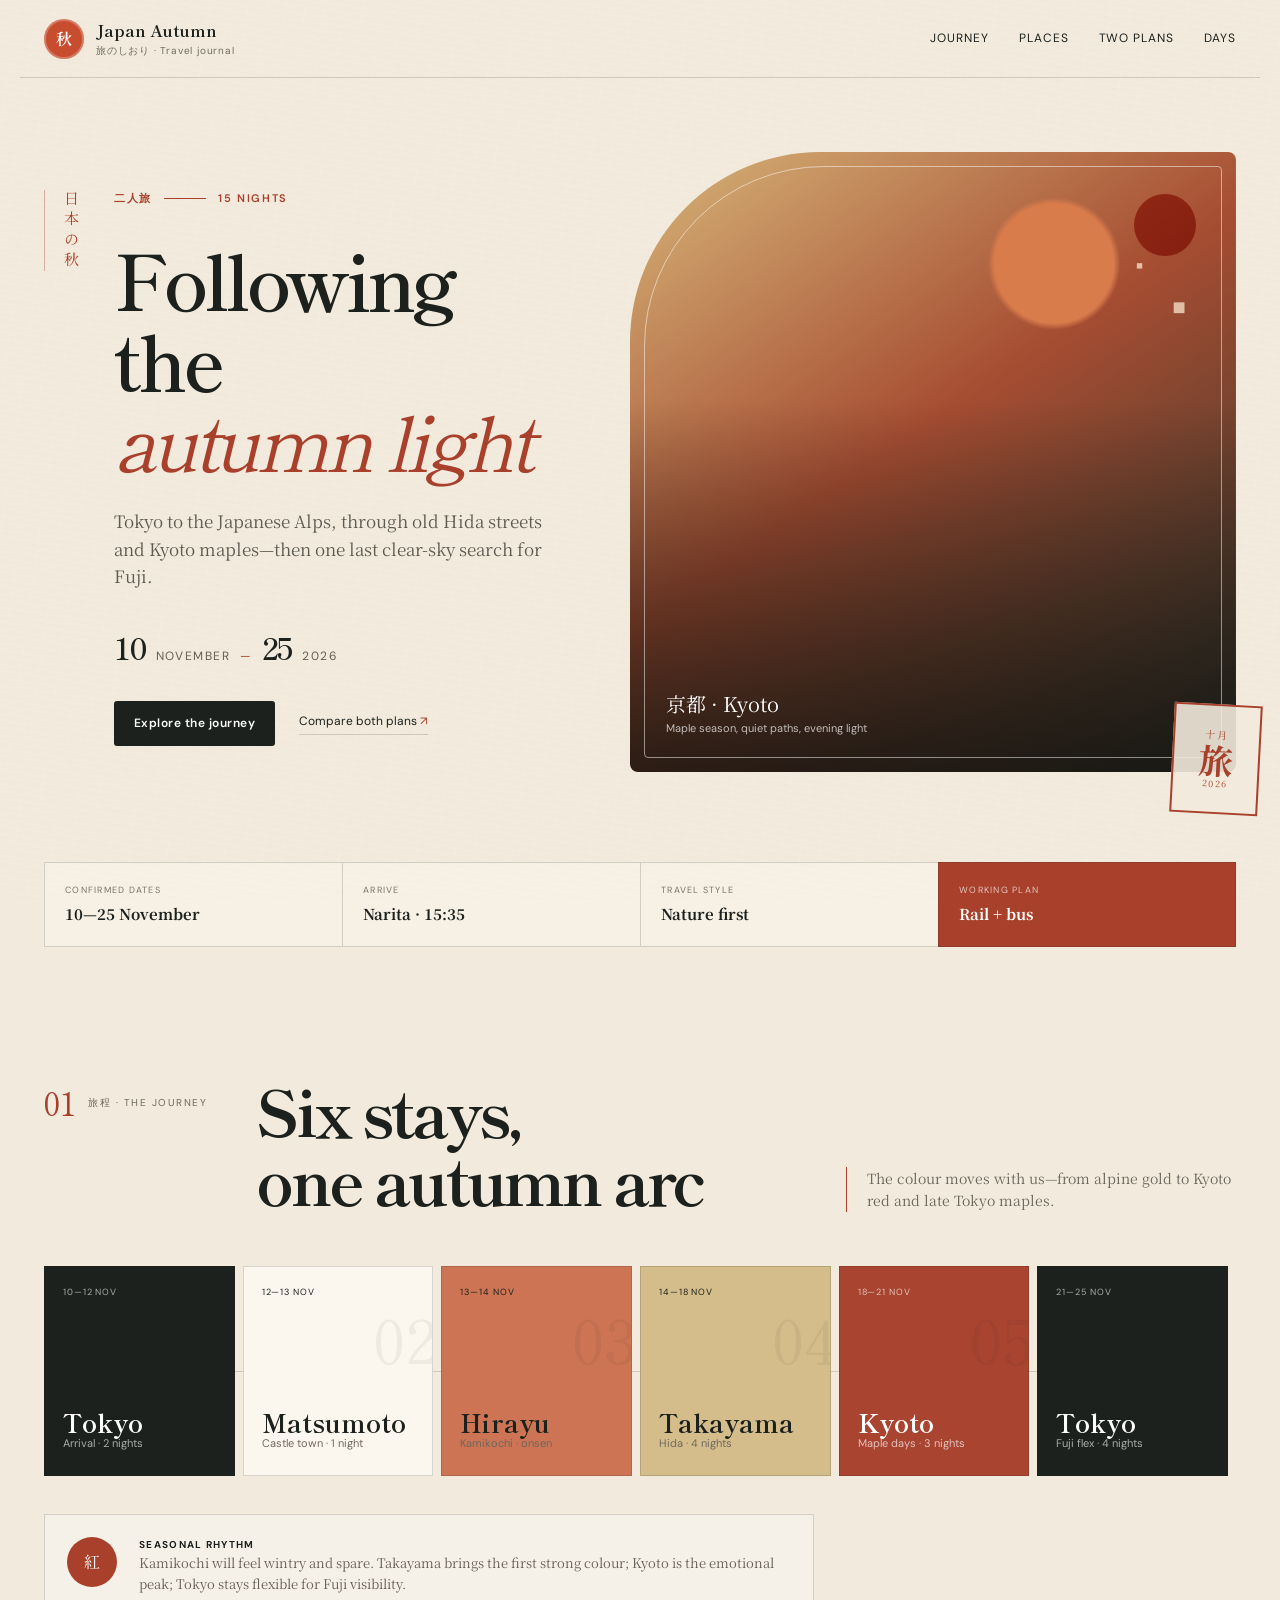
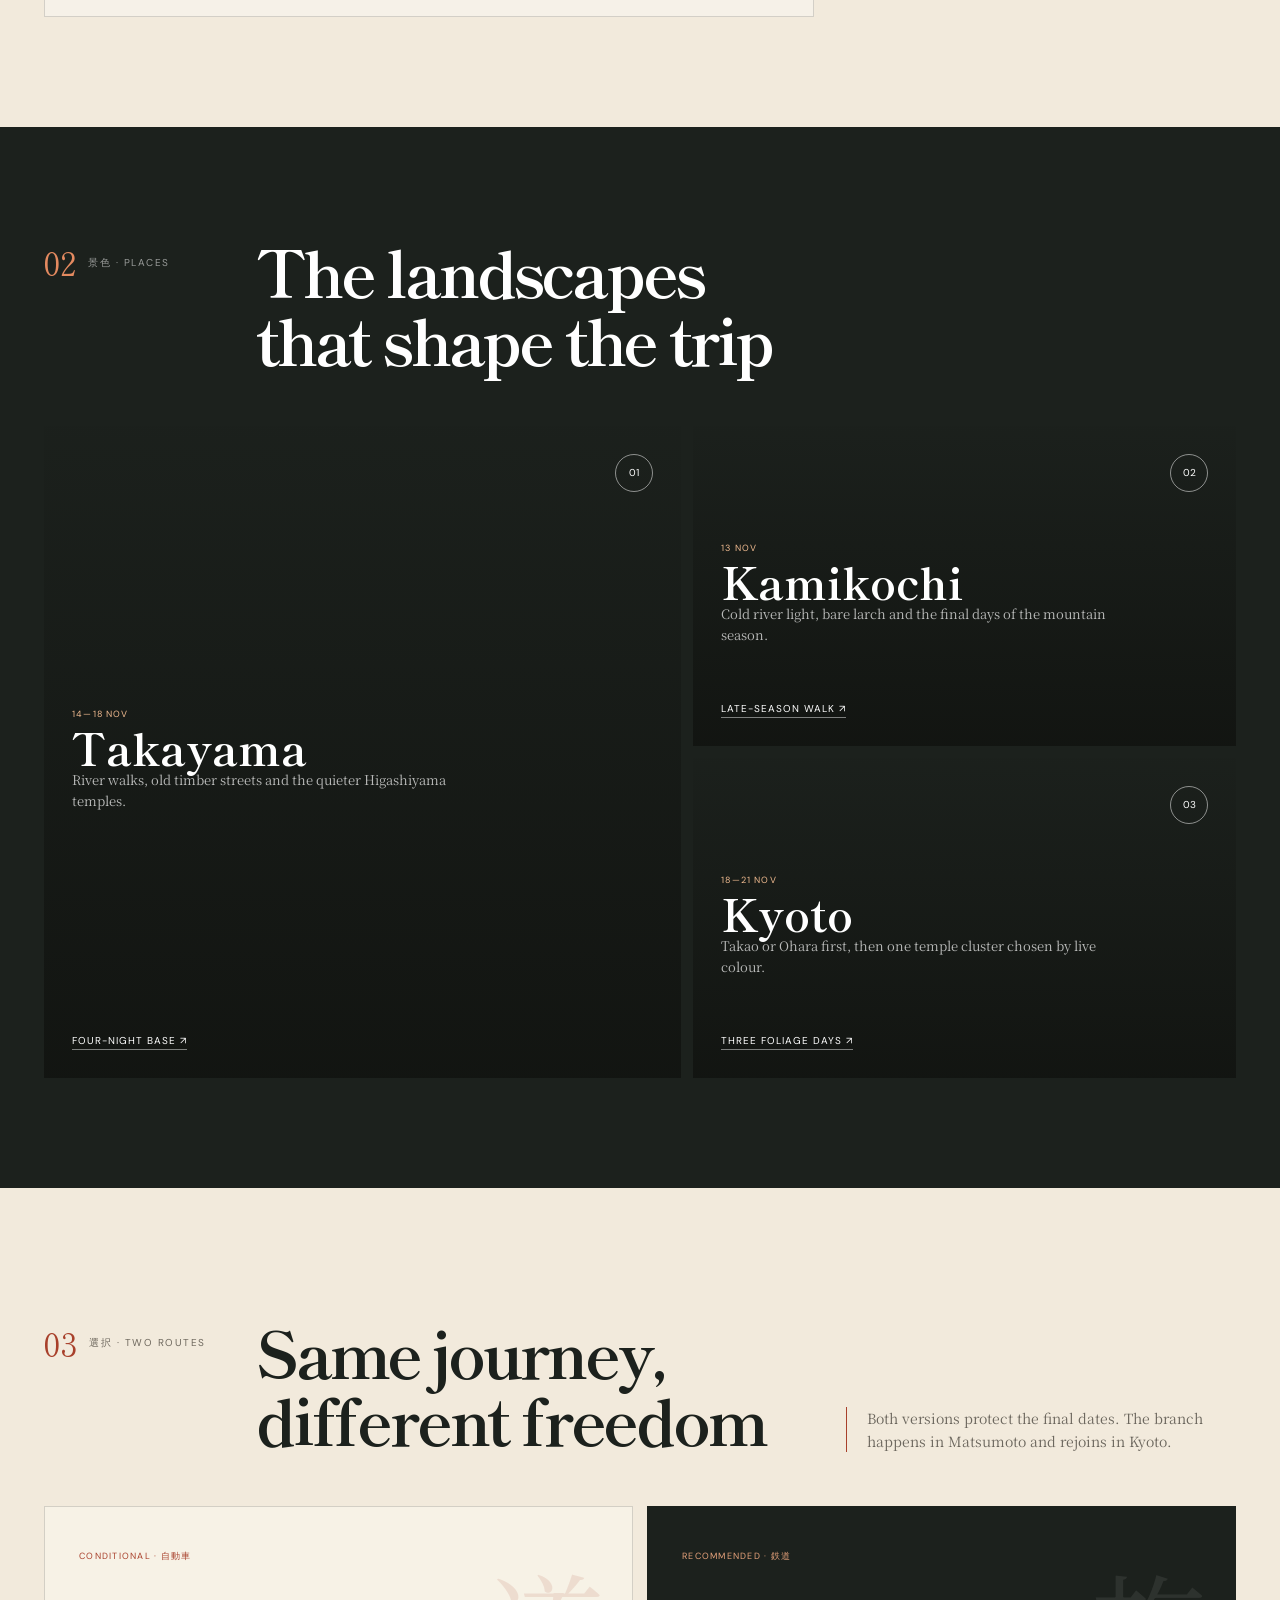
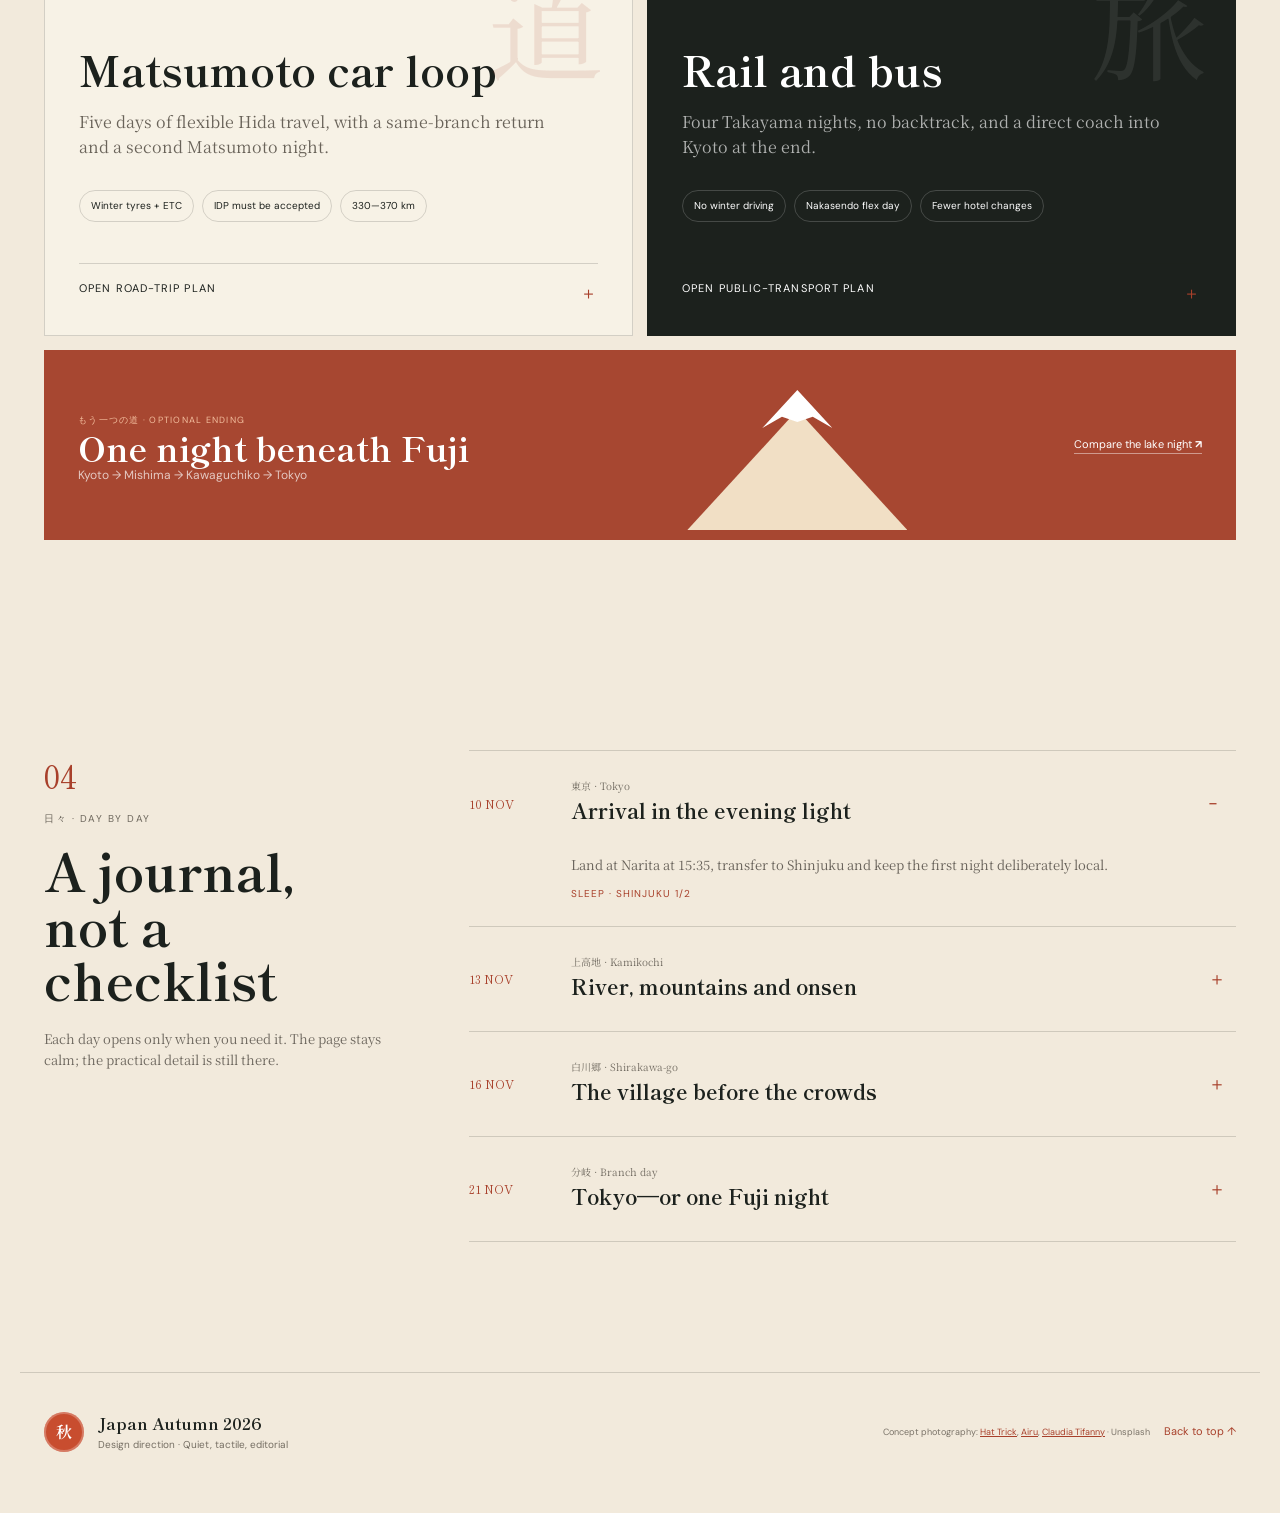
==== design-mockup.html @ 002ac30b "Add Japan autumn visual design mockup" ====
<!doctype html>
<html lang="en">
<head>
  <meta charset="utf-8">
  <meta name="viewport" content="width=device-width, initial-scale=1">
  <meta name="description" content="Visual design mockup for the Japan autumn 2026 trip planner.">
  <title>Japan Autumn 2026 · Design Mockup</title>
  <link rel="preconnect" href="https://images.unsplash.com">
  <link rel="stylesheet" href="design-mockup.css">
</head>
<body>
  <header class="mock-header">
    <a class="brand" href="#top"><span class="hanko">秋</span><span><b>Japan Autumn</b><small>旅のしおり · Travel journal</small></span></a>
    <nav><a href="#journey">Journey</a><a href="#places">Places</a><a href="#plans">Two plans</a><a href="#days">Days</a></nav>
    <details class="mock-menu"><summary>Menu</summary><div><a href="#journey">Journey</a><a href="#places">Places</a><a href="#plans">Two plans</a><a href="#days">Days</a></div></details>
  </header>

  <main id="top">
    <section class="hero">
      <div class="hero-copy">
        <div class="kicker"><span>二人旅</span><i></i><span>15 nights</span></div>
        <p class="vertical-jp" aria-hidden="true">日本の秋</p>
        <h1>Following the<br><em>autumn light</em></h1>
        <p class="intro">Tokyo to the Japanese Alps, through old Hida streets and Kyoto maples—then one last clear-sky search for Fuji.</p>
        <div class="date-lockup"><span class="date-number">10</span><span>November</span><i>—</i><span class="date-number">25</span><span>2026</span></div>
        <div class="hero-actions"><a class="button ink" href="#journey">Explore the journey</a><a class="text-link" href="#plans">Compare both plans <span>↗</span></a></div>
      </div>
      <figure class="hero-photo">
        <div class="sun" aria-hidden="true"></div>
        <div class="maple maple-one" aria-hidden="true">◆</div>
        <div class="maple maple-two" aria-hidden="true">◆</div>
        <figcaption><span>京都 · Kyoto</span><small>Maple season, quiet paths, evening light</small></figcaption>
      </figure>
      <div class="hero-stamp" aria-hidden="true"><span>十月</span><b>旅</b><small>2026</small></div>
    </section>

    <section class="facts-strip" aria-label="Confirmed trip facts">
      <div><span>Confirmed dates</span><b>10—25 November</b></div>
      <div><span>Arrive</span><b>Narita · 15:35</b></div>
      <div><span>Travel style</span><b>Nature first</b></div>
      <div class="fact-accent"><span>Working plan</span><b>Rail + bus</b></div>
    </section>

    <section class="journal-section journey" id="journey">
      <header class="section-title">
        <div><span class="section-number">01</span><p>旅程 · The journey</p></div>
        <h2>Six stays,<br>one autumn arc</h2>
        <p class="section-note">The colour moves with us—from alpine gold to Kyoto red and late Tokyo maples.</p>
      </header>
      <div class="route-line" aria-label="Trip route">
        <article class="route-card dark"><span>10—12 Nov</span><h3>Tokyo</h3><p>Arrival · 2 nights</p><i>01</i></article>
        <article class="route-card"><span>12—13 Nov</span><h3>Matsumoto</h3><p>Castle town · 1 night</p><i>02</i></article>
        <article class="route-card rust"><span>13—14 Nov</span><h3>Hirayu</h3><p>Kamikochi · onsen</p><i>03</i></article>
        <article class="route-card gold"><span>14—18 Nov</span><h3>Takayama</h3><p>Hida · 4 nights</p><i>04</i></article>
        <article class="route-card red"><span>18—21 Nov</span><h3>Kyoto</h3><p>Maple days · 3 nights</p><i>05</i></article>
        <article class="route-card dark"><span>21—25 Nov</span><h3>Tokyo</h3><p>Fuji flex · 4 nights</p><i>06</i></article>
      </div>
      <div class="season-note"><span class="leaf-mark">紅</span><p><b>Seasonal rhythm</b>Kamikochi will feel wintry and spare. Takayama brings the first strong colour; Kyoto is the emotional peak; Tokyo stays flexible for Fuji visibility.</p></div>
    </section>

    <section class="places" id="places">
      <header class="section-title light-title"><div><span class="section-number">02</span><p>景色 · Places</p></div><h2>The landscapes<br>that shape the trip</h2></header>
      <div class="place-grid">
        <article class="place-card takayama"><div class="place-index">01</div><div><span>14—18 Nov</span><h3>Takayama</h3><p>River walks, old timber streets and the quieter Higashiyama temples.</p></div><a href="#days">Four-night base ↗</a></article>
        <article class="place-card kamikochi"><div class="place-index">02</div><div><span>13 Nov</span><h3>Kamikochi</h3><p>Cold river light, bare larch and the final days of the mountain season.</p></div><a href="#days">Late-season walk ↗</a></article>
        <article class="place-card kyoto"><div class="place-index">03</div><div><span>18—21 Nov</span><h3>Kyoto</h3><p>Takao or Ohara first, then one temple cluster chosen by live colour.</p></div><a href="#days">Three foliage days ↗</a></article>
      </div>
    </section>

    <section class="journal-section plans" id="plans">
      <header class="section-title">
        <div><span class="section-number">03</span><p>選択 · Two routes</p></div>
        <h2>Same journey,<br>different freedom</h2>
        <p class="section-note">Both versions protect the final dates. The branch happens in Matsumoto and rejoins in Kyoto.</p>
      </header>
      <div class="plan-grid">
        <article class="plan-card car-plan">
          <span class="plan-label">Conditional · 自動車</span><div class="plan-icon">道</div><h3>Matsumoto car loop</h3><p>Five days of flexible Hida travel, with a same-branch return and a second Matsumoto night.</p>
          <ul><li>Winter tyres + ETC</li><li>IDP must be accepted</li><li>330—370 km</li></ul><button>Open road-trip plan <span>＋</span></button>
        </article>
        <article class="plan-card rail-plan">
          <span class="plan-label">Recommended · 鉄道</span><div class="plan-icon">旅</div><h3>Rail and bus</h3><p>Four Takayama nights, no backtrack, and a direct coach into Kyoto at the end.</p>
          <ul><li>No winter driving</li><li>Nakasendo flex day</li><li>Fewer hotel changes</li></ul><button>Open public-transport plan <span>＋</span></button>
        </article>
      </div>
      <aside class="fuji-branch">
        <div><span>もう一つの道 · Optional ending</span><h3>One night beneath Fuji</h3><p>Kyoto → Mishima → Kawaguchiko → Tokyo</p></div>
        <div class="fuji-art" aria-hidden="true"><span></span><i></i></div>
        <a href="#days">Compare the lake night <b>↗</b></a>
      </aside>
    </section>

    <section class="days" id="days">
      <div class="days-intro"><span class="section-number">04</span><p>日々 · Day by day</p><h2>A journal,<br>not a checklist</h2><p>Each day opens only when you need it. The page stays calm; the practical detail is still there.</p></div>
      <div class="day-stack">
        <details open><summary><time>10 NOV</time><span><small>東京 · Tokyo</small><b>Arrival in the evening light</b></span><i></i></summary><div><p>Land at Narita at 15:35, transfer to Shinjuku and keep the first night deliberately local.</p><em>Sleep · Shinjuku 1/2</em></div></details>
        <details><summary><time>13 NOV</time><span><small>上高地 · Kamikochi</small><b>River, mountains and onsen</b></span><i></i></summary></details>
        <details><summary><time>16 NOV</time><span><small>白川郷 · Shirakawa-go</small><b>The village before the crowds</b></span><i></i></summary></details>
        <details><summary><time>21 NOV</time><span><small>分岐 · Branch day</small><b>Tokyo—or one Fuji night</b></span><i></i></summary></details>
      </div>
    </section>
  </main>

  <footer><div class="hanko">秋</div><p><b>Japan Autumn 2026</b><span>Design direction · Quiet, tactile, editorial</span></p><small class="photo-credits">Concept photography: <a href="https://unsplash.com/photos/vibrant-red-maple-leaves-cover-ground-near-a-temple-gate-2D9wPa_F_hk">Hat Trick</a>, <a href="https://unsplash.com/photos/river-flowing-through-a-town-with-autumn-trees-oI19RXVf1-s">Airu</a>, <a href="https://unsplash.com/photos/winding-river-through-autumn-forest-with-fog-aq3AxNOBFBg">Claudia Tifanny</a> · Unsplash</small><a href="#top">Back to top ↑</a></footer>
</body>
</html>
---- design-mockup.css ----
@import url('https://fonts.googleapis.com/css2?family=DM+Sans:wght@400;500;600&family=Noto+Serif+JP:wght@400;600&family=Shippori+Mincho:wght@400;600;700&display=swap');

:root{--washi:#f2eadc;--washi-deep:#e4d5c0;--sumi:#1c211d;--sumi-soft:#343a32;--rust:#a8402b;--vermilion:#c84d2f;--persimmon:#d8783f;--gold:#c6a057;--moss:#59634f;--cream:#fbf7ef;--line:rgba(28,33,29,.16);--max:1240px}
*{box-sizing:border-box}html{scroll-behavior:smooth}body{margin:0;color:var(--sumi);background:var(--washi);font-family:"DM Sans",sans-serif;line-height:1.6}body::before{content:"";position:fixed;inset:0;z-index:-1;opacity:.28;background-image:repeating-linear-gradient(8deg,transparent 0 5px,rgba(87,66,43,.035) 6px 7px),repeating-linear-gradient(98deg,transparent 0 17px,rgba(255,255,255,.32) 18px 19px);pointer-events:none}a{color:inherit}h1,h2,h3,p{margin:0}h1,h2,h3{font-family:"Shippori Mincho","Noto Serif JP",serif;line-height:1.05}button{font:inherit}
.mock-header{height:78px;max-width:var(--max);margin:auto;padding:0 24px;display:flex;align-items:center;justify-content:space-between;border-bottom:1px solid var(--line)}.brand{display:flex;align-items:center;gap:12px;text-decoration:none}.brand>span:last-child{display:flex;flex-direction:column}.brand b{font-family:"Shippori Mincho",serif;font-size:16px}.brand small{color:#706b61;font-size:10px;letter-spacing:.08em}.hanko{display:grid;place-items:center;width:40px;height:40px;border-radius:50%;background:var(--vermilion);color:#fff;font-family:"Noto Serif JP",serif;font-weight:600;box-shadow:inset 0 0 0 2px rgba(255,255,255,.25)}nav{display:flex;gap:30px}nav a{text-decoration:none;font-size:12px;letter-spacing:.08em;text-transform:uppercase}nav a:hover{color:var(--rust)}.mock-menu{display:none;position:relative}.mock-menu summary{cursor:pointer;list-style:none;font-size:12px;text-transform:uppercase;letter-spacing:.08em}.mock-menu summary::-webkit-details-marker{display:none}.mock-menu>div{position:absolute;z-index:20;right:0;top:34px;min-width:180px;padding:8px;background:var(--cream);border:1px solid var(--line);box-shadow:0 18px 45px rgba(42,31,19,.16)}.mock-menu a{display:block;padding:9px 10px;text-decoration:none;font-size:12px}
.hero{max-width:var(--max);margin:auto;padding:74px 24px 90px;display:grid;grid-template-columns:minmax(0,.92fr) minmax(460px,1.08fr);gap:70px;position:relative}.hero-copy{position:relative;padding:38px 0 20px 70px}.kicker{display:flex;align-items:center;gap:12px;color:var(--rust);font-size:11px;font-weight:600;letter-spacing:.15em;text-transform:uppercase}.kicker i{display:block;width:42px;height:1px;background:var(--rust)}.vertical-jp{position:absolute;left:0;top:38px;writing-mode:vertical-rl;font-family:"Noto Serif JP",serif;font-size:15px;letter-spacing:.35em;color:var(--rust);border-left:1px solid rgba(168,64,43,.35);padding-left:14px}.hero h1{margin:30px 0 28px;font-size:clamp(55px,6vw,88px);font-weight:600;letter-spacing:-.055em}.hero h1 em{color:var(--rust);font-weight:400}.intro{max-width:560px;color:#5e5b53;font-family:"Noto Serif JP",serif;font-size:17px}.date-lockup{display:flex;align-items:baseline;gap:10px;margin-top:34px;color:#665e52;font-size:12px;text-transform:uppercase;letter-spacing:.12em}.date-number{font-family:"Shippori Mincho",serif;color:var(--sumi);font-size:30px;font-weight:600;letter-spacing:-.04em}.date-lockup i{font-style:normal;color:var(--rust)}.hero-actions{display:flex;align-items:center;gap:24px;margin-top:30px}.button{display:inline-flex;padding:13px 20px;border-radius:3px;text-decoration:none;font-size:12px;font-weight:600;letter-spacing:.04em}.button.ink{background:var(--sumi);color:#fff}.text-link{font-size:12px;text-decoration:none;border-bottom:1px solid var(--line);padding-bottom:3px}.text-link span{color:var(--rust)}
.hero-photo{min-height:620px;margin:0;position:relative;overflow:hidden;border-radius:190px 8px 8px 8px;background-image:linear-gradient(180deg,transparent 40%,rgba(20,18,14,.8)),url("https://images.unsplash.com/photo-1769921870123-9d7995d273e6?auto=format&fit=crop&q=88&w=1500"),radial-gradient(circle at 70% 18%,#d97c4c 0 9%,transparent 10%),linear-gradient(145deg,#d7b679 0%,#a64d32 46%,#28342b 100%);background-position:center;background-size:cover}.hero-photo::after{content:"";position:absolute;inset:14px;border:1px solid rgba(255,255,255,.5);border-radius:180px 4px 4px 4px}.hero-photo figcaption{position:absolute;z-index:2;left:36px;bottom:34px;color:#fff}.hero-photo figcaption span,.hero-photo figcaption small{display:block}.hero-photo figcaption span{font-family:"Noto Serif JP",serif;font-size:20px}.hero-photo figcaption small{opacity:.7;font-size:11px}.sun{position:absolute;z-index:2;right:40px;top:42px;width:62px;height:62px;border-radius:50%;background:rgba(200,77,47,.84);mix-blend-mode:multiply}.maple{position:absolute;z-index:3;color:rgba(255,241,216,.7);font-size:20px;transform:rotate(45deg)}.maple-one{right:48px;top:138px}.maple-two{right:92px;top:106px;font-size:10px}.hero-stamp{position:absolute;right:0;bottom:48px;z-index:4;width:88px;height:110px;border:2px solid var(--rust);background:rgba(242,234,220,.9);color:var(--rust);display:flex;flex-direction:column;align-items:center;justify-content:center;transform:rotate(3deg);font-family:"Noto Serif JP",serif}.hero-stamp span{font-size:10px;letter-spacing:.2em}.hero-stamp b{font-size:34px;line-height:1}.hero-stamp small{font-size:9px;letter-spacing:.15em}
.facts-strip{max-width:var(--max);margin:0 auto 20px;padding:0 24px;display:grid;grid-template-columns:repeat(4,1fr)}.facts-strip div{padding:20px;border:1px solid var(--line);border-right:0;background:rgba(251,247,239,.46)}.facts-strip div:last-child{border-right:1px solid var(--line)}.facts-strip span,.facts-strip b{display:block}.facts-strip span{color:#7a7266;font-size:9px;letter-spacing:.14em;text-transform:uppercase}.facts-strip b{margin-top:5px;font-family:"Noto Serif JP",serif;font-size:15px}.facts-strip .fact-accent{background:var(--rust);color:#fff}.facts-strip .fact-accent span{color:rgba(255,255,255,.7)}
.journal-section{max-width:var(--max);margin:auto;padding:110px 24px}.section-title{display:grid;grid-template-columns:180px 1fr minmax(250px,.7fr);gap:32px;align-items:end;margin-bottom:54px}.section-title>div{align-self:start;display:flex;align-items:center;gap:12px}.section-number{font-family:"Shippori Mincho",serif;color:var(--rust);font-size:32px}.section-title>div p,.days-intro>p{font-size:10px;letter-spacing:.15em;text-transform:uppercase;color:#6e685e}.section-title h2{font-size:clamp(38px,5vw,66px);letter-spacing:-.05em}.section-note{color:#6c675e;font-family:"Noto Serif JP",serif;font-size:14px;border-left:1px solid var(--rust);padding-left:20px}
.route-line{display:grid;grid-template-columns:repeat(6,1fr);position:relative}.route-line::before{content:"";position:absolute;left:3%;right:3%;top:50%;height:1px;background:var(--line)}.route-card{position:relative;z-index:1;min-height:210px;padding:22px 18px;margin-right:8px;border:1px solid var(--line);background:var(--cream);display:flex;flex-direction:column;justify-content:flex-end;overflow:hidden}.route-card span{position:absolute;top:18px;font-size:9px;letter-spacing:.1em;text-transform:uppercase}.route-card h3{font-size:25px}.route-card p{color:#6e685e;font-size:11px}.route-card i{position:absolute;right:-5px;top:22px;font-family:"Shippori Mincho",serif;font-size:62px;font-style:normal;color:rgba(28,33,29,.06)}.route-card.dark{background:var(--sumi);color:#fff}.route-card.dark p,.route-card.dark span{color:rgba(255,255,255,.63)}.route-card.rust{background:#cc7454}.route-card.gold{background:#d4bd8b}.route-card.red{background:#a94431;color:#fff}.route-card.red p,.route-card.red span{color:rgba(255,255,255,.68)}.season-note{margin-top:38px;display:grid;grid-template-columns:72px 1fr;max-width:770px;background:rgba(255,255,255,.35);border:1px solid var(--line);padding:22px}.leaf-mark{display:grid;place-items:center;width:50px;height:50px;background:var(--rust);color:#fff;border-radius:50%;font-family:"Noto Serif JP",serif}.season-note p{font-family:"Noto Serif JP",serif;color:#656057;font-size:13px}.season-note b{display:block;color:var(--sumi);font-family:"DM Sans",sans-serif;font-size:10px;letter-spacing:.13em;text-transform:uppercase}
.places{padding:110px max(24px,calc((100vw - var(--max))/2 + 24px));background:var(--sumi);color:#fff}.light-title .section-number{color:#e48a60}.light-title>div p{color:rgba(255,255,255,.55)}.place-grid{display:grid;grid-template-columns:1.08fr .92fr;grid-template-rows:320px 320px;gap:12px}.place-card{position:relative;overflow:hidden;padding:28px;display:flex;flex-direction:column;justify-content:space-between;background-size:cover;background-position:center}.place-card::before{content:"";position:absolute;inset:0;background:linear-gradient(180deg,rgba(16,18,15,.05),rgba(16,18,15,.82))}.place-card>*{position:relative;z-index:1}.place-card.takayama{grid-row:1/3;background-image:url("https://images.unsplash.com/photo-1764456595985-747314132cef?auto=format&fit=crop&q=88&w=1500")}.place-card.kamikochi{background-image:url("https://images.unsplash.com/photo-1758269586701-e7815aa56f51?auto=format&fit=crop&q=88&w=1200")}.place-card.kyoto{background-image:url("https://images.unsplash.com/photo-1769921870123-9d7995d273e6?auto=format&fit=crop&q=88&w=1200")}.place-index{align-self:flex-end;border:1px solid rgba(255,255,255,.5);border-radius:50%;width:38px;height:38px;display:grid;place-items:center;font-size:10px}.place-card span{font-size:9px;letter-spacing:.13em;text-transform:uppercase;color:#f2bc91}.place-card h3{font-size:44px}.place-card p{max-width:410px;color:rgba(255,255,255,.7);font-family:"Noto Serif JP",serif;font-size:13px}.place-card a{align-self:flex-start;margin-top:14px;text-decoration:none;font-size:10px;letter-spacing:.1em;text-transform:uppercase;border-bottom:1px solid rgba(255,255,255,.45)}
.plans{padding-top:130px}.plan-grid{display:grid;grid-template-columns:repeat(2,1fr);gap:14px}.plan-card{position:relative;min-height:430px;padding:34px;border:1px solid var(--line);background:rgba(251,247,239,.55);overflow:hidden}.plan-card.rail-plan{background:var(--sumi);color:#fff}.plan-label{font-size:9px;letter-spacing:.14em;text-transform:uppercase;color:var(--rust)}.rail-plan .plan-label{color:#e7a37c}.plan-icon{position:absolute;right:28px;top:22px;color:rgba(168,64,43,.12);font-family:"Noto Serif JP",serif;font-size:116px}.rail-plan .plan-icon{color:rgba(255,255,255,.08)}.plan-card h3{margin:80px 0 18px;font-size:42px}.plan-card p{max-width:480px;color:#696359;font-family:"Noto Serif JP",serif}.rail-plan p{color:rgba(255,255,255,.65)}.plan-card ul{padding:0;margin:30px 0;list-style:none;display:flex;flex-wrap:wrap;gap:8px}.plan-card li{border:1px solid var(--line);border-radius:20px;padding:7px 11px;font-size:10px}.rail-plan li{border-color:rgba(255,255,255,.18)}.plan-card button{position:absolute;left:34px;right:34px;bottom:28px;border:0;border-top:1px solid var(--line);padding:16px 0 0;background:none;color:inherit;text-align:left;font-size:11px;text-transform:uppercase;letter-spacing:.1em}.plan-card button span{float:right;color:var(--rust);font-size:17px}.fuji-branch{margin-top:14px;min-height:190px;padding:28px 34px;display:grid;grid-template-columns:1.2fr .8fr .5fr;align-items:center;background:#a74731;color:#fff;overflow:hidden}.fuji-branch>div>span{font-size:9px;letter-spacing:.14em;text-transform:uppercase;color:#f3be9e}.fuji-branch h3{font-size:34px}.fuji-branch p{font-size:12px;color:rgba(255,255,255,.7)}.fuji-branch a{justify-self:end;text-decoration:none;font-size:11px;border-bottom:1px solid rgba(255,255,255,.45)}.fuji-art{position:relative;height:130px}.fuji-art span{position:absolute;left:0;right:0;bottom:-20px;margin:auto;width:220px;height:120px;background:#f1dfc5;clip-path:polygon(50% 0,100% 100%,0 100%)}.fuji-art i{position:absolute;left:50%;top:10px;transform:translateX(-50%);width:70px;height:38px;background:#fff;clip-path:polygon(50% 0,100% 100%,72% 70%,50% 84%,28% 70%,0 100%)}
.days{max-width:var(--max);margin:auto;padding:100px 24px 130px;display:grid;grid-template-columns:.62fr 1.38fr;gap:80px}.days-intro .section-number{display:block;margin-bottom:10px}.days-intro h2{margin:16px 0 22px;font-size:52px}.days-intro>p:last-child{color:#6d675e;font-family:"Noto Serif JP",serif;font-size:13px;text-transform:none;letter-spacing:0}.day-stack{border-top:1px solid var(--line)}.day-stack details{border-bottom:1px solid var(--line)}.day-stack summary{cursor:pointer;list-style:none;display:grid;grid-template-columns:80px 1fr 28px;gap:22px;align-items:center;min-height:104px}.day-stack summary::-webkit-details-marker{display:none}.day-stack time{font-family:"Shippori Mincho",serif;color:var(--rust);font-size:12px}.day-stack summary span small,.day-stack summary span b{display:block}.day-stack summary small{font-family:"Noto Serif JP",serif;color:#736d63;font-size:10px}.day-stack summary b{font-family:"Shippori Mincho",serif;font-size:21px}.day-stack summary i{font-style:normal;color:var(--rust);font-size:18px}.day-stack summary i::after{content:"＋"}.day-stack details[open] summary i::after{content:"−"}.day-stack details>div{padding:0 40px 24px 102px;color:#676159;font-family:"Noto Serif JP",serif;font-size:13px}.day-stack details em{display:block;margin-top:10px;color:var(--rust);font-family:"DM Sans",sans-serif;font-size:10px;font-style:normal;text-transform:uppercase;letter-spacing:.1em}
footer{max-width:var(--max);margin:auto;padding:38px 24px 60px;border-top:1px solid var(--line);display:flex;align-items:center;gap:14px}footer p{display:flex;flex-direction:column}footer p b{font-family:"Shippori Mincho",serif}footer p span{color:#756e63;font-size:10px}.photo-credits{margin-left:auto;color:#7a7368;font-size:9px}.photo-credits a{color:var(--rust)}footer>a{color:var(--rust);font-size:11px;text-decoration:none}
@media(max-width:900px){nav{display:none}.mock-menu{display:block}.hero{grid-template-columns:1fr;gap:40px}.hero-photo{min-height:560px}.hero-stamp{right:24px}.section-title{grid-template-columns:130px 1fr}.section-note{grid-column:2}.route-line{grid-template-columns:repeat(3,1fr);gap:8px}.route-line::before{display:none}.place-grid{grid-template-columns:1fr;grid-template-rows:440px 320px 320px}.place-card.takayama{grid-row:auto}.plan-grid{grid-template-columns:1fr}.fuji-branch{grid-template-columns:1fr .7fr}.fuji-branch a{grid-column:1/3;justify-self:start}.days{grid-template-columns:1fr;gap:35px}.photo-credits{display:none}}
@media(max-width:600px){.mock-header{height:66px;padding:0 16px}.brand small{display:none}.hero{padding:42px 16px 60px}.hero-copy{padding-left:34px}.vertical-jp{padding-left:8px}.hero h1{font-size:48px}.intro{font-size:14px}.date-lockup{flex-wrap:wrap}.hero-actions{align-items:flex-start;flex-direction:column}.hero-photo{min-height:440px;border-radius:110px 5px 5px 5px}.hero-photo::after{border-radius:100px 3px 3px 3px}.hero-stamp{width:70px;height:88px;bottom:28px}.facts-strip{padding:0 16px;grid-template-columns:1fr 1fr}.facts-strip div:nth-child(2){border-right:1px solid var(--line)}.journal-section{padding:76px 16px}.section-title{display:block;margin-bottom:34px}.section-title>div{margin-bottom:18px}.section-title h2{font-size:42px}.section-note{margin-top:20px}.route-line{grid-template-columns:1fr 1fr}.route-card{min-height:160px}.route-card h3{font-size:21px}.season-note{grid-template-columns:50px 1fr;padding:16px}.leaf-mark{width:38px;height:38px}.places{padding:76px 16px}.place-grid{grid-template-rows:400px 300px 300px}.place-card{padding:20px}.place-card h3{font-size:36px}.plan-card{min-height:420px;padding:24px}.plan-card h3{font-size:34px}.plan-card button{left:24px;right:24px}.fuji-branch{grid-template-columns:1fr;padding:24px}.fuji-art{display:none}.fuji-branch a{grid-column:auto;margin-top:22px}.days{padding:76px 16px;gap:22px}.days-intro h2{font-size:42px}.day-stack summary{grid-template-columns:66px 1fr 18px;gap:10px}.day-stack summary b{font-size:17px}.day-stack details>div{padding-left:76px}.hero-photo,.place-card{background-color:#7b4b35}footer{padding:30px 16px 50px}footer a{display:none}}
@media(prefers-reduced-motion:no-preference){.route-card,.place-card,.plan-card{transition:transform .25s ease,box-shadow .25s ease}.route-card:hover,.place-card:hover,.plan-card:hover{transform:translateY(-4px);box-shadow:0 22px 50px rgba(42,31,19,.16)}}
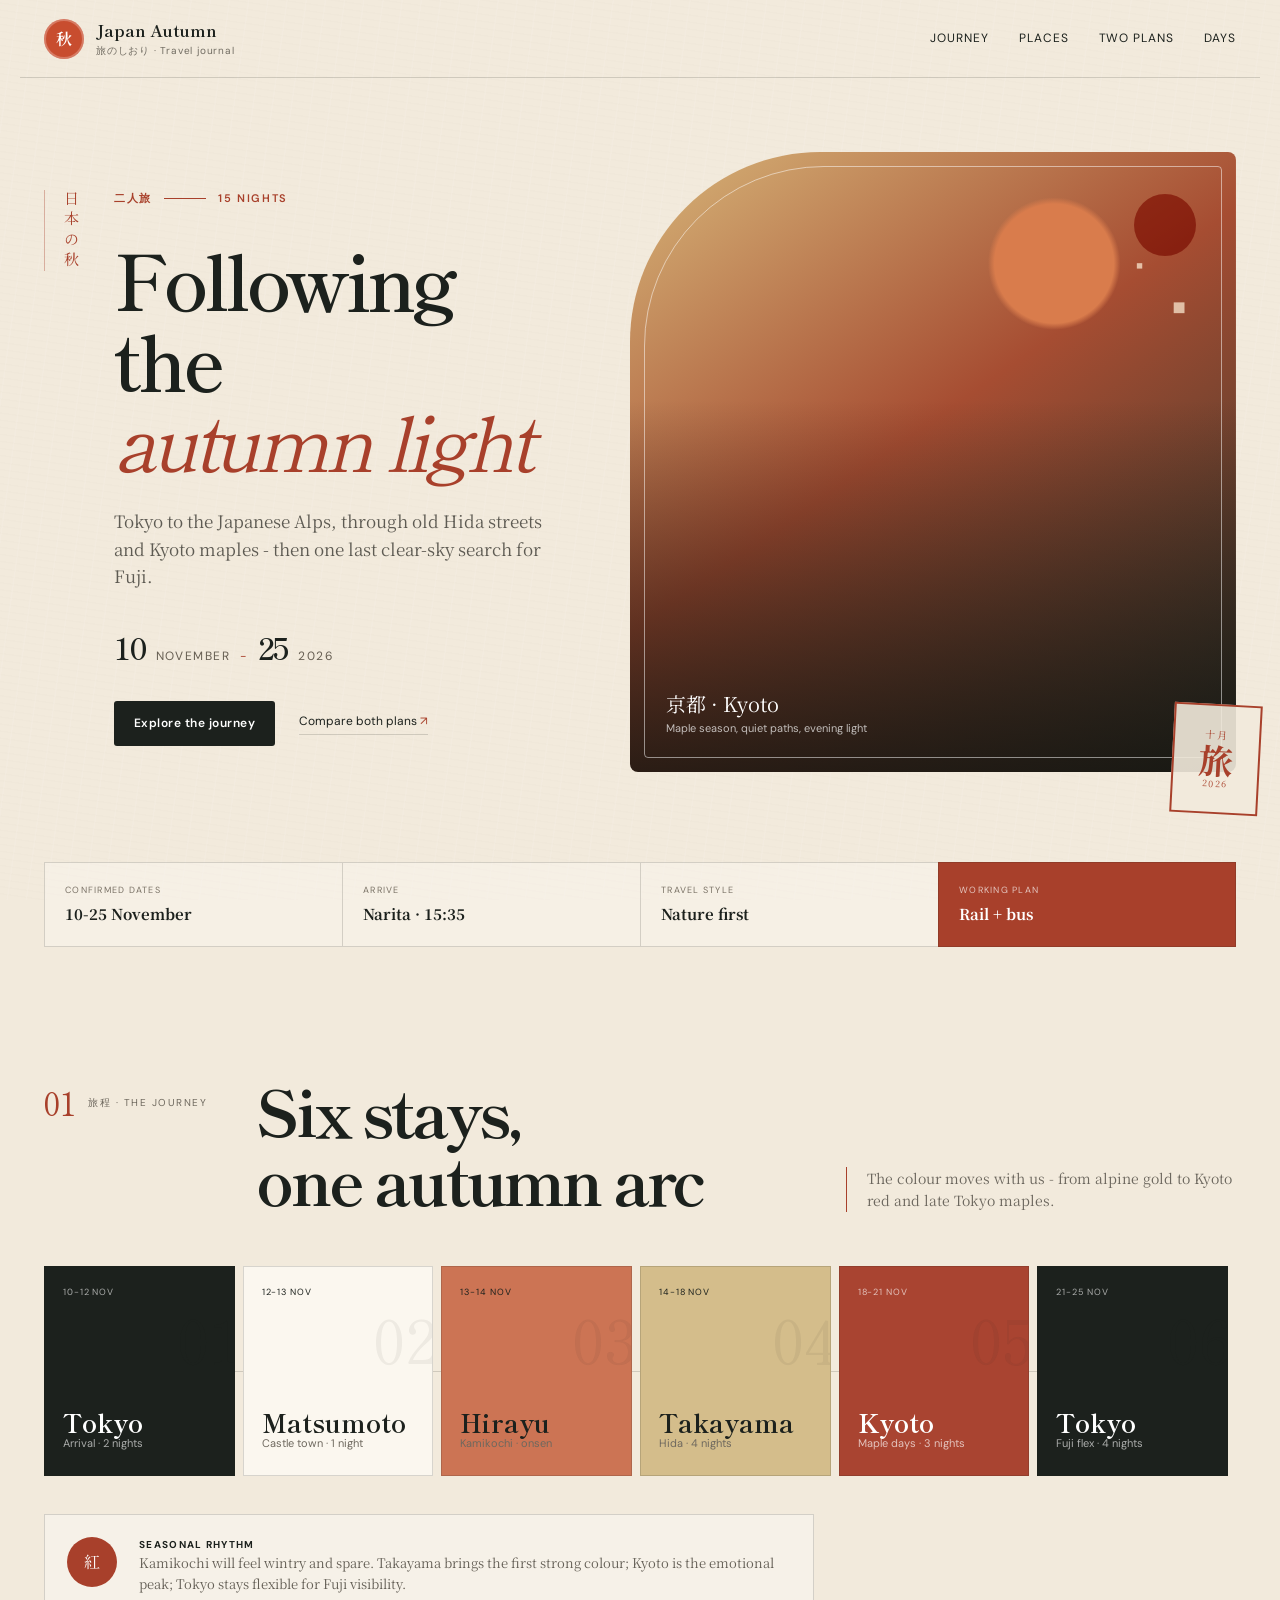
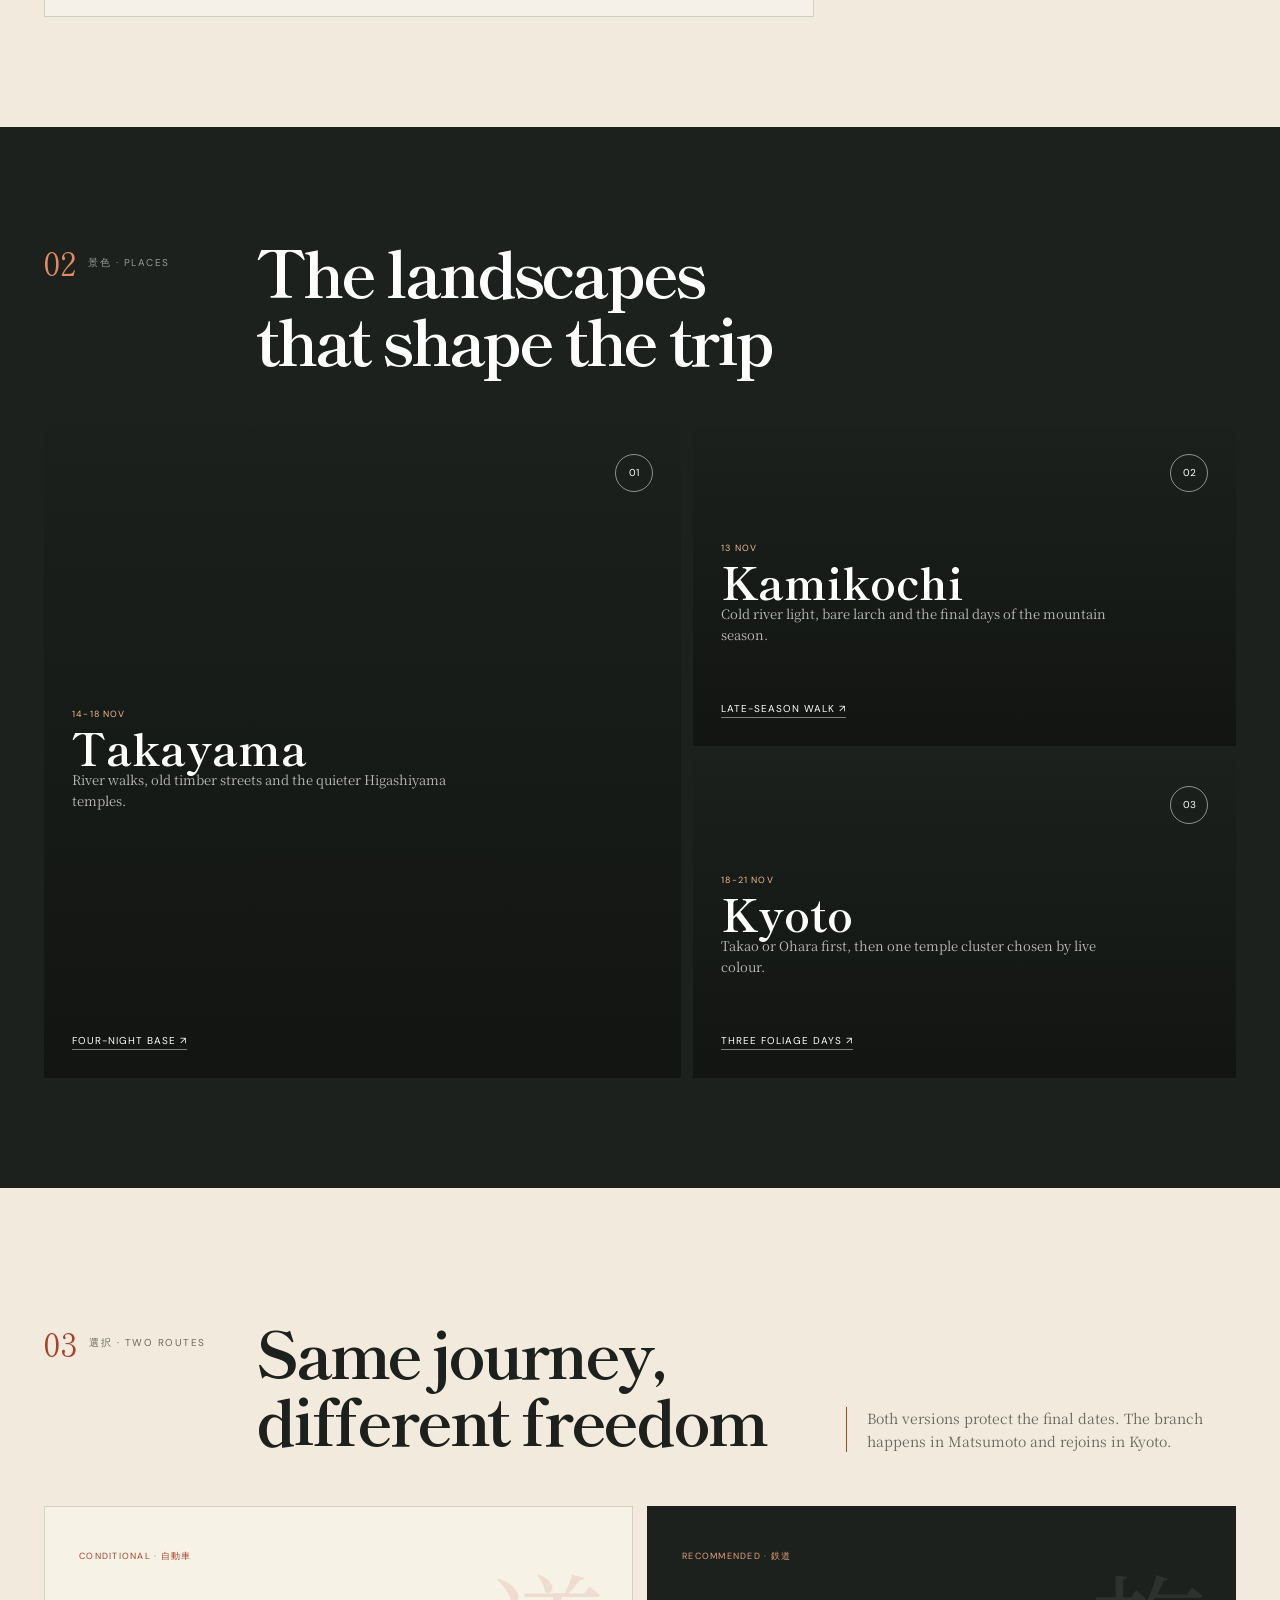
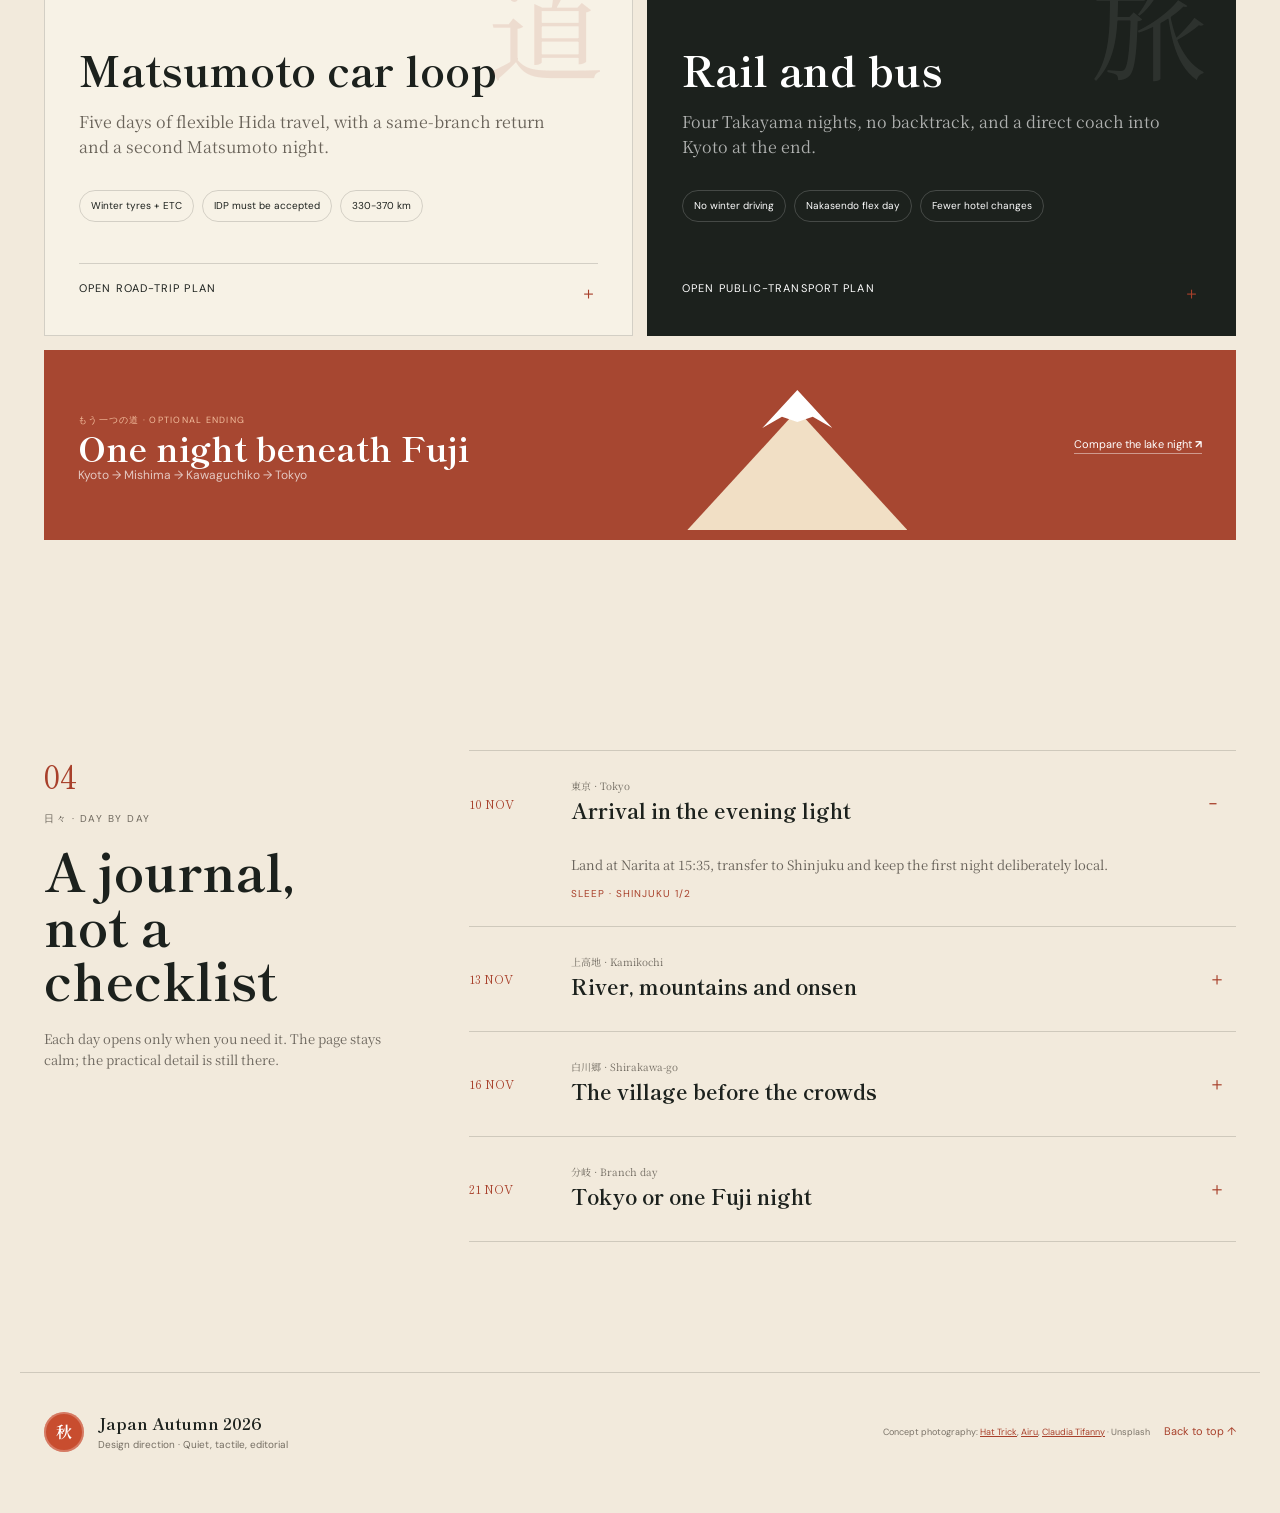
==== commit 2ee3b487: "Harden privacy and reconcile accommodation costs" ====
--- a/design-mockup.html
+++ b/design-mockup.html
@@ -21,8 +21,8 @@
         <div class="kicker"><span>二人旅</span><i></i><span>15 nights</span></div>
         <p class="vertical-jp" aria-hidden="true">日本の秋</p>
         <h1>Following the<br><em>autumn light</em></h1>
-        <p class="intro">Tokyo to the Japanese Alps, through old Hida streets and Kyoto maples—then one last clear-sky search for Fuji.</p>
-        <div class="date-lockup"><span class="date-number">10</span><span>November</span><i>—</i><span class="date-number">25</span><span>2026</span></div>
+        <p class="intro">Tokyo to the Japanese Alps, through old Hida streets and Kyoto maples - then one last clear-sky search for Fuji.</p>
+        <div class="date-lockup"><span class="date-number">10</span><span>November</span><i>-</i><span class="date-number">25</span><span>2026</span></div>
         <div class="hero-actions"><a class="button ink" href="#journey">Explore the journey</a><a class="text-link" href="#plans">Compare both plans <span>↗</span></a></div>
       </div>
       <figure class="hero-photo">
@@ -35,7 +35,7 @@
     </section>
 
     <section class="facts-strip" aria-label="Confirmed trip facts">
-      <div><span>Confirmed dates</span><b>10—25 November</b></div>
+      <div><span>Confirmed dates</span><b>10-25 November</b></div>
       <div><span>Arrive</span><b>Narita · 15:35</b></div>
       <div><span>Travel style</span><b>Nature first</b></div>
       <div class="fact-accent"><span>Working plan</span><b>Rail + bus</b></div>
@@ -45,15 +45,15 @@
       <header class="section-title">
         <div><span class="section-number">01</span><p>旅程 · The journey</p></div>
         <h2>Six stays,<br>one autumn arc</h2>
-        <p class="section-note">The colour moves with us—from alpine gold to Kyoto red and late Tokyo maples.</p>
+        <p class="section-note">The colour moves with us - from alpine gold to Kyoto red and late Tokyo maples.</p>
       </header>
       <div class="route-line" aria-label="Trip route">
-        <article class="route-card dark"><span>10—12 Nov</span><h3>Tokyo</h3><p>Arrival · 2 nights</p><i>01</i></article>
-        <article class="route-card"><span>12—13 Nov</span><h3>Matsumoto</h3><p>Castle town · 1 night</p><i>02</i></article>
-        <article class="route-card rust"><span>13—14 Nov</span><h3>Hirayu</h3><p>Kamikochi · onsen</p><i>03</i></article>
-        <article class="route-card gold"><span>14—18 Nov</span><h3>Takayama</h3><p>Hida · 4 nights</p><i>04</i></article>
-        <article class="route-card red"><span>18—21 Nov</span><h3>Kyoto</h3><p>Maple days · 3 nights</p><i>05</i></article>
-        <article class="route-card dark"><span>21—25 Nov</span><h3>Tokyo</h3><p>Fuji flex · 4 nights</p><i>06</i></article>
+        <article class="route-card dark"><span>10-12 Nov</span><h3>Tokyo</h3><p>Arrival · 2 nights</p><i>01</i></article>
+        <article class="route-card"><span>12-13 Nov</span><h3>Matsumoto</h3><p>Castle town · 1 night</p><i>02</i></article>
+        <article class="route-card rust"><span>13-14 Nov</span><h3>Hirayu</h3><p>Kamikochi · onsen</p><i>03</i></article>
+        <article class="route-card gold"><span>14-18 Nov</span><h3>Takayama</h3><p>Hida · 4 nights</p><i>04</i></article>
+        <article class="route-card red"><span>18-21 Nov</span><h3>Kyoto</h3><p>Maple days · 3 nights</p><i>05</i></article>
+        <article class="route-card dark"><span>21-25 Nov</span><h3>Tokyo</h3><p>Fuji flex · 4 nights</p><i>06</i></article>
       </div>
       <div class="season-note"><span class="leaf-mark">紅</span><p><b>Seasonal rhythm</b>Kamikochi will feel wintry and spare. Takayama brings the first strong colour; Kyoto is the emotional peak; Tokyo stays flexible for Fuji visibility.</p></div>
     </section>
@@ -61,9 +61,9 @@
     <section class="places" id="places">
       <header class="section-title light-title"><div><span class="section-number">02</span><p>景色 · Places</p></div><h2>The landscapes<br>that shape the trip</h2></header>
       <div class="place-grid">
-        <article class="place-card takayama"><div class="place-index">01</div><div><span>14—18 Nov</span><h3>Takayama</h3><p>River walks, old timber streets and the quieter Higashiyama temples.</p></div><a href="#days">Four-night base ↗</a></article>
+        <article class="place-card takayama"><div class="place-index">01</div><div><span>14-18 Nov</span><h3>Takayama</h3><p>River walks, old timber streets and the quieter Higashiyama temples.</p></div><a href="#days">Four-night base ↗</a></article>
         <article class="place-card kamikochi"><div class="place-index">02</div><div><span>13 Nov</span><h3>Kamikochi</h3><p>Cold river light, bare larch and the final days of the mountain season.</p></div><a href="#days">Late-season walk ↗</a></article>
-        <article class="place-card kyoto"><div class="place-index">03</div><div><span>18—21 Nov</span><h3>Kyoto</h3><p>Takao or Ohara first, then one temple cluster chosen by live colour.</p></div><a href="#days">Three foliage days ↗</a></article>
+        <article class="place-card kyoto"><div class="place-index">03</div><div><span>18-21 Nov</span><h3>Kyoto</h3><p>Takao or Ohara first, then one temple cluster chosen by live colour.</p></div><a href="#days">Three foliage days ↗</a></article>
       </div>
     </section>
 
@@ -76,7 +76,7 @@
       <div class="plan-grid">
         <article class="plan-card car-plan">
           <span class="plan-label">Conditional · 自動車</span><div class="plan-icon">道</div><h3>Matsumoto car loop</h3><p>Five days of flexible Hida travel, with a same-branch return and a second Matsumoto night.</p>
-          <ul><li>Winter tyres + ETC</li><li>IDP must be accepted</li><li>330—370 km</li></ul><button>Open road-trip plan <span>＋</span></button>
+          <ul><li>Winter tyres + ETC</li><li>IDP must be accepted</li><li>330-370 km</li></ul><button>Open road-trip plan <span>＋</span></button>
         </article>
         <article class="plan-card rail-plan">
           <span class="plan-label">Recommended · 鉄道</span><div class="plan-icon">旅</div><h3>Rail and bus</h3><p>Four Takayama nights, no backtrack, and a direct coach into Kyoto at the end.</p>
@@ -96,7 +96,7 @@
         <details open><summary><time>10 NOV</time><span><small>東京 · Tokyo</small><b>Arrival in the evening light</b></span><i></i></summary><div><p>Land at Narita at 15:35, transfer to Shinjuku and keep the first night deliberately local.</p><em>Sleep · Shinjuku 1/2</em></div></details>
         <details><summary><time>13 NOV</time><span><small>上高地 · Kamikochi</small><b>River, mountains and onsen</b></span><i></i></summary></details>
         <details><summary><time>16 NOV</time><span><small>白川郷 · Shirakawa-go</small><b>The village before the crowds</b></span><i></i></summary></details>
-        <details><summary><time>21 NOV</time><span><small>分岐 · Branch day</small><b>Tokyo—or one Fuji night</b></span><i></i></summary></details>
+        <details><summary><time>21 NOV</time><span><small>分岐 · Branch day</small><b>Tokyo or one Fuji night</b></span><i></i></summary></details>
       </div>
     </section>
   </main>
